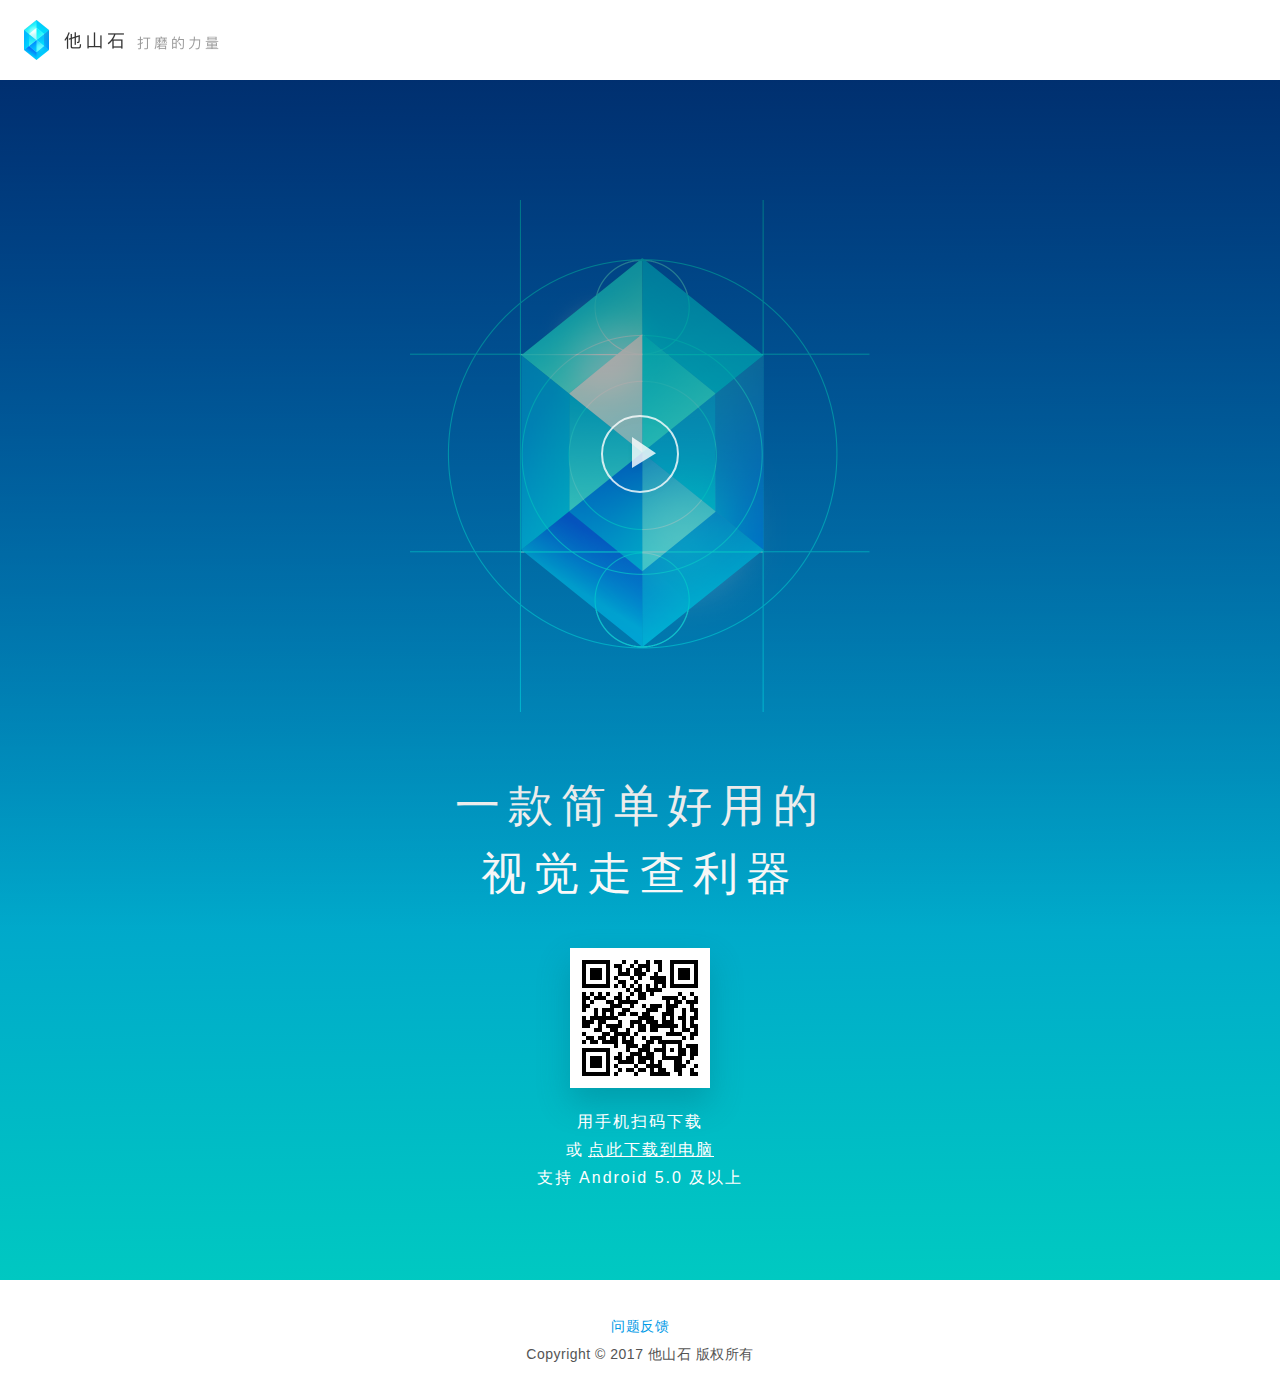
==== index.html @ 7f80d36c "更新了2.0版的二维码及下载地址" ====
<!DOCTYPE html>
<html lang="zh-Hans">

<head>
	<meta charset="utf-8">
    <meta http-equiv="X-UA-Compatible" content="IE=edge">
    <meta name="viewport" content="width=device-width, initial-scale=1">
    <meta name="description" content="他山石">
    <meta name="author" content="faninx">

    <title>他山石 - 打磨的力量</title>
    <link rel="stylesheet" type="text/css" href="./style.css">
    <script type="text/javascript" src="./script.js"></script>

</head>

<body>

	<!-- Modal -->
	<div id="modal">
		<div class="close">
			<a href="#" onclick="closeModal()">
				<img src="./img/close.svg">
			</a>
		</div>
		<div class="video-box">
			<video width="100%" height="100%" loop id="video" playsinline preload="auto">
				<source src="./img/video.mp4" type="video/mp4">
			</video>
		</div>
	</div>

	<!-- Header -->
	<header id="header">
		<div class="top-logo">
			<a id="logo" href="#">
				<img alt="logo" src="./img/logo@2x.png">
			</a>
		</div>
	</header>
	<!-- Main Section -->
	<section id="main">
		<div class="banner-container">
			<div class="play">
				<a href="#" id="play-btn" onclick="playVideo()">
					<img src="./img/play.svg" alt="play">
				</a>
			</div>
			<div class="banner-mask"></div>
			<div class="banner">
				<img src="./img/banner@2x.png" alt="banner">
			</div>
		</div>
		<div class="slogan-container">
			<h2>一款简单好用的视觉走查利器</h2>
		</div>
		<div class="download-container">
			<div class="qrcode">
				<img src="./img/qrcode.png" alt="qrcode">
			</div>
			<div class="download-btn">
				<a href="https://beta.bugly.qq.com/tashanshi" id="downbtn">立即下载</a>
			</div>
			<div class="download-link">
				<p class="tips-pc">用手机扫码下载</p>
				<p class="tips-pc">或<a href="https://beta.bugly.qq.com/tashanshi">点此下载到电脑</a></p>
				<p>支持 Android 5.0 及以上</p>
			</div>
		</div>
	</section>
	<!-- Footer -->
	<footer id="footer">
        <div class="footer-text">
           <p><a href="./feedback.html">问题反馈</a></p>
            <p>Copyright &copy; 2017 他山石 版权所有</p>
        </div>
	</footer>
</body>
---- style.css ----
/*!
 * Copyright 2017 他山石
 */

 html {
 	width: 100%;
 	height: 100%;
 }

 body {
	width: 100%;
	height: 100%;
	font-family: 
    /* 英文 */
    -apple-system, BlinkMacSystemFont, Roboto, "Segoe UI", "Helvetica Neue", Helvetica, Arial, 
    /* 中文 */
    "PingFang SC", "Hiragino Sans GB", "Microsoft YaHei UI", "Microsoft YaHei", sans-serif;
    margin: 0;
 }

/* Header */
#header {
	width: 100%;
	height: 80px;
	background-color: #FFF;
	padding: 20px;
	box-sizing: border-box;
}

.top-logo a img{
	display: block;
	height: 40px;
	width: 200px;
}


/* Main */
#main {
	width: 100%;
	height: 1200px;
	background-image: -webkit-linear-gradient(89deg, #005EE0 0%, #00CAC1 100%);
	background-image: -o-linear-gradient(89deg, #005EE0 0%, #00CAC1 100%);
	background-image: linear-gradient(179deg, #005EE0 0%, #00CAC1 100%);
}

.play {
	position: absolute;
	top: 404px;
	left: 50%;
	margin-left: -50px;
	display:block;
	width: 100px;
	height: 100px;
	z-index: 1;
	opacity: 0.8;
	transition: opacity 0.5s ease;
}

.play:hover {
	opacity: 1;
}

.banner-mask {
	position: absolute;
	width: 100%;
	height: 850px;
	background-image: -webkit-linear-gradient(rgba(0,0,0,0.50) 0%, rgba(0,0,0,0.00) 100%);
	background-image: -o-linear-gradient(rgba(0,0,0,0.50) 0%, rgba(0,0,0,0.00) 100%);
	background-image: linear-gradient(rgba(0,0,0,0.50) 0%, rgba(0,0,0,0.00) 100%);
}

.banner img {
	display: block;
	width: 460px;
	margin: 0 auto;
	padding-top: 120px;
	padding-bottom: 60px;
}

h2 {
	margin: 0 auto;
	font-size: 45px;
	color: #FFFFFF;
	letter-spacing: 8px;
	line-height: 68px;
	width: 380px;
	font-weight: 100;
	text-align: center;
}

.download-container {
	width: 100%;
	padding-top: 40px;
}

.qrcode {
	width: 140px;
	height: 140px;
	margin: 0 auto;
	background-color: #FFF;
	box-shadow: 0 15px 30px 0 rgba(0,96,111,0.30);
}

.qrcode img {
	width: 116px;
	height: 116px;
	padding: 12px;
}

.download-link {
	font-size: 16px;
	color: #FFFFFF;
	letter-spacing: 2px;
	line-height: 28px;
	margin-top: 20px;
	font-weight: 200;
}

.download-link p {
	margin: 0 auto;
	text-align: center;
}

.download-link p a, .download-link p a:link, .download-link p a:visited, .download-link p a:hover, .download-link p a:active {
	color: #FFF;
	padding-left: 4px;
}

.download-btn {
	display: none;
}

/* Video */
#modal {
	position: fixed;
	width: 100%;
	height: 100%;
	z-index: 2;
	background-color: rgba(0,0,0,0.6);
	align-items: center;
	justify-content: center;
	display: none;
}

.video-box {
	width: 374px;
	height: 680px;
	background: url(./img/device.svg) no-repeat;
	background-size: 100% 100%;
	box-shadow: 0 24px 48px 0 rgba(0,96,111,0.30);
}

#video {
	width: 360px;
	height: 600px;
	margin: 26px 7px 0 7px;
}

.close {
	position: fixed;
    right: 60px;
    top: 140px;
    opacity: 0.6;
}

.close:hover {
	opacity: 1;
}

.close a img {
	display: block;
	width: 60px;
	height: 60px;
}

/* Footer */
#footer {
	width: 100%;
	background-color: #FFF;
	height: 120px;
}

.footer-text {
	padding: 32px 0;
	font-size: 14px;
	line-height: 28px;
	color: #545454;
	letter-spacing: 0.5px;
	text-align: center;
}

.footer-text p {
	margin: 0 auto;
}

.footer-text p a {
    color: #009AE6;
    text-decoration: none;
}

/* Feedback Page */

.fb-box {
	widows: 100%;
	height: 100%;
	background: #F5F6F7;
	text-align: center;
	margin: auto;
}

.feedback {
	background: #FFF;
	border: 1px solid #EBEBEB;
	border-radius: 4px;
	box-shadow: 0 2px 4px 0 rgba(0,0,0,0.10), 0 6px 12px 0 rgba(0,0,0,0.10);
	width: 640px;
	height: 480px;
	margin-top: -240px;
	margin-left: -320px;
	position: absolute;
	top: 50%;
	left: 50%;
}

/* Mobile */

@media (max-width: 640px) {
	/* Header */
	#header {
		height: 60px;
		padding: 10px 16px;
	}
	
	/* Main */
	#main {
		height: 580px;
	}
	.banner-mask {
		height: 400px;
	}

	.banner img {
		width: 200px;
		padding-top: 60px;
		padding-bottom: 20px;
	}

	h2 {
		font-size: 24px;
		letter-spacing: 4px;
		line-height: 40px;
		width: 220px;
	}

	.play {
		top: 201px;
		left: 50%;
		margin-left: -30px;
		opacity: 1;
	}

	.play a img {
		width: 60px;
		height: 60px;
	}
	
	.qrcode {
		display: none;
	}
	
	.tips-pc {
		display: none;
	}

	.download-btn {
		display: block;
		background-image: linear-gradient(-180deg, #FFFFFF 0%, #E8F6F6 100%);
		box-shadow: 0 10px 10px 0 rgba(0,96,111,0.30);
		border-radius: 2px;
		width: 260px;
		height: 48px;
		margin: 0 auto;
	}

	#downbtn {
		display: block;
		text-decoration: none;
		text-align: center;
		color: #404040;
		font-size: 17px;
		letter-spacing: 2px;
		line-height: 28px;
		margin: 0 auto;
		padding: 10px 0;
	}

	.download-link {
		font-size: 13px;
		letter-spacing: 2px;
		line-height: 20px;
		opacity: 0.8;
		font-weight: normal;
	}

	#footer {
		height: 80px;
	}

	.footer-text {
		padding: 16px 0;
		font-size: 13px;
		line-height: 24px;
	}

	/* Video */
	.video-box {
		width: 220px;
		height: 400px;
	}

	#video {
		width: 210px;
		height: 350px;
		margin: 16px 5px 0 5px;
	}

	.close {
	    right: 20px;
	    top: 80px;
	}

	.close a img {
		width: 40px;
		height: 40px;
	}

	/* Feedback Page */
	.fb-box {
		widows: 100%;
		height: 100%;
		background: #F5F6F7;
		text-align: center;
		margin: auto;
	}
	
	.feedback {
		border: none;
		box-shadow: none;
		width: 100%;
		height: 100%;
		margin: 0;
		position: absolute;
		top: 0;
		left: 0;
	}

}
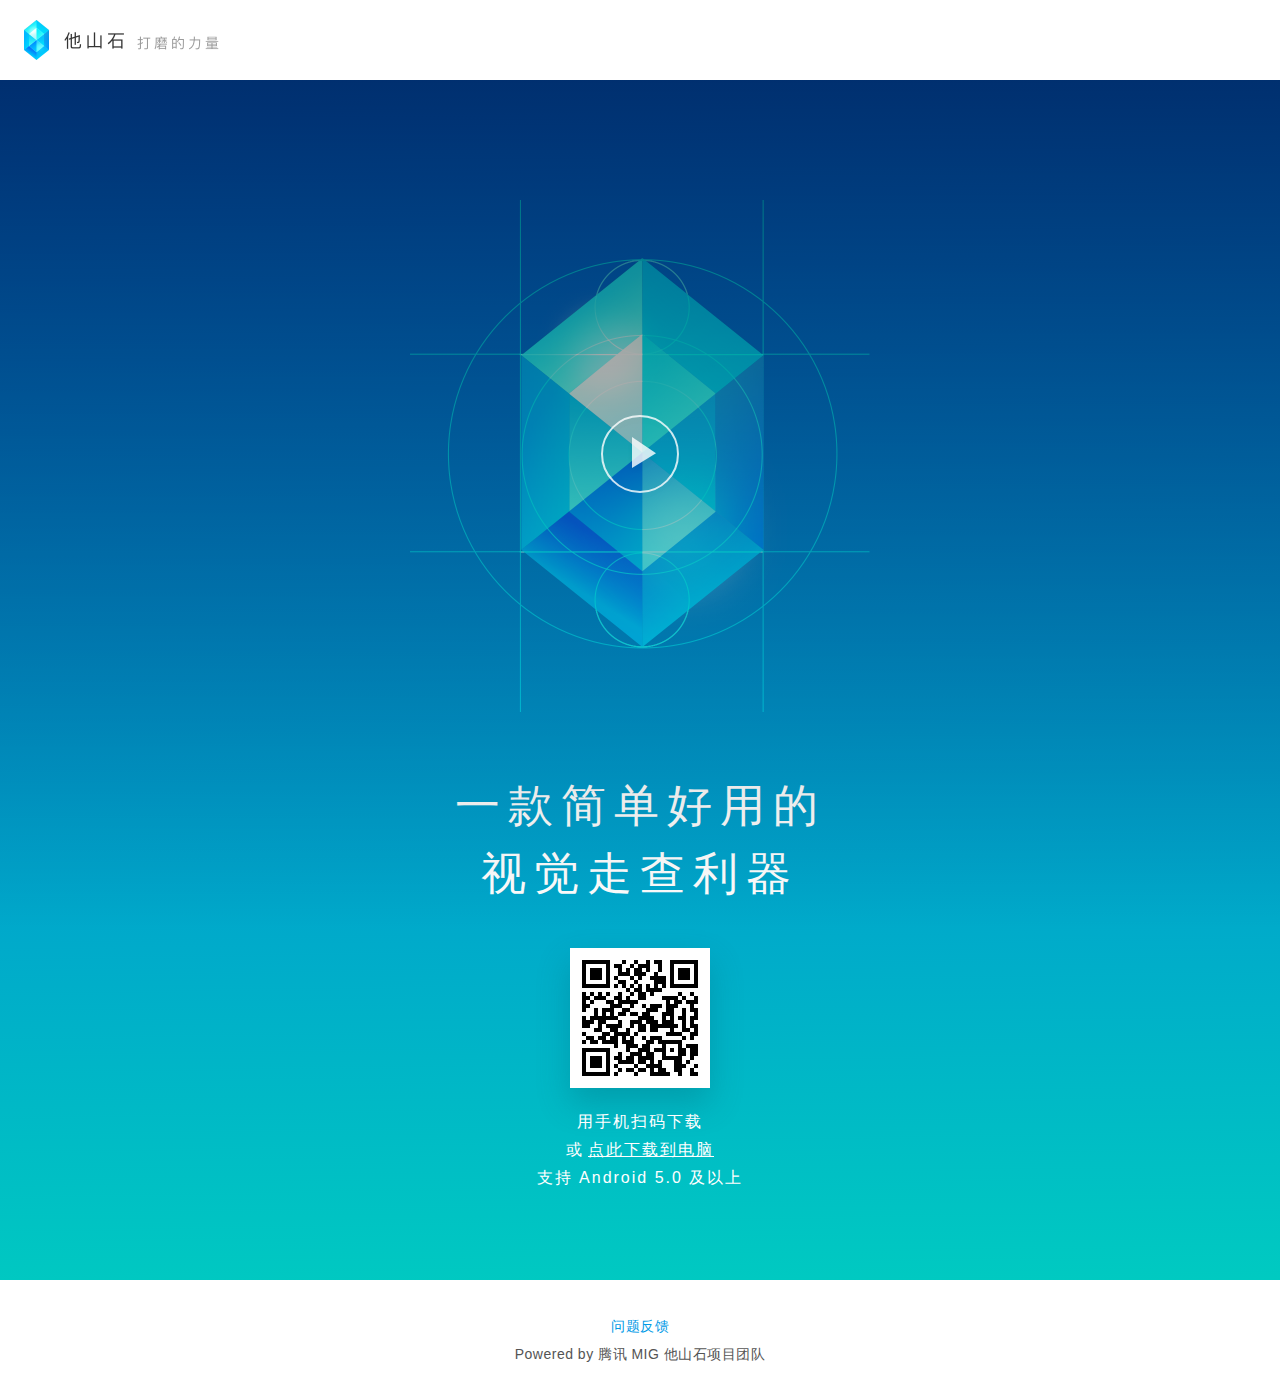
==== commit 83d91778: "添加了关键词/修改了版权信息" ====
--- a/index.html
+++ b/index.html
@@ -7,6 +7,8 @@
     <meta name="viewport" content="width=device-width, initial-scale=1">
     <meta name="description" content="他山石">
     <meta name="author" content="faninx">
+    <meta name="keywords" content="他山石 走查 设计工具 视觉走查 视觉还原 开发还原 界面测试 界面高保真 界面还原 界面走查 设计走查 设计还原" />
+    <meta name="description" content="他山石-一款简单好用的视觉走查利器" />	
 
     <title>他山石 - 打磨的力量</title>
     <link rel="stylesheet" type="text/css" href="./style.css">
@@ -72,7 +74,7 @@
 	<footer id="footer">
         <div class="footer-text">
            <p><a href="./feedback.html">问题反馈</a></p>
-            <p>Copyright &copy; 2017 他山石 版权所有</p>
+            <p>Powered by 腾讯 MIG 他山石项目团队</p>
         </div>
 	</footer>
 </body>
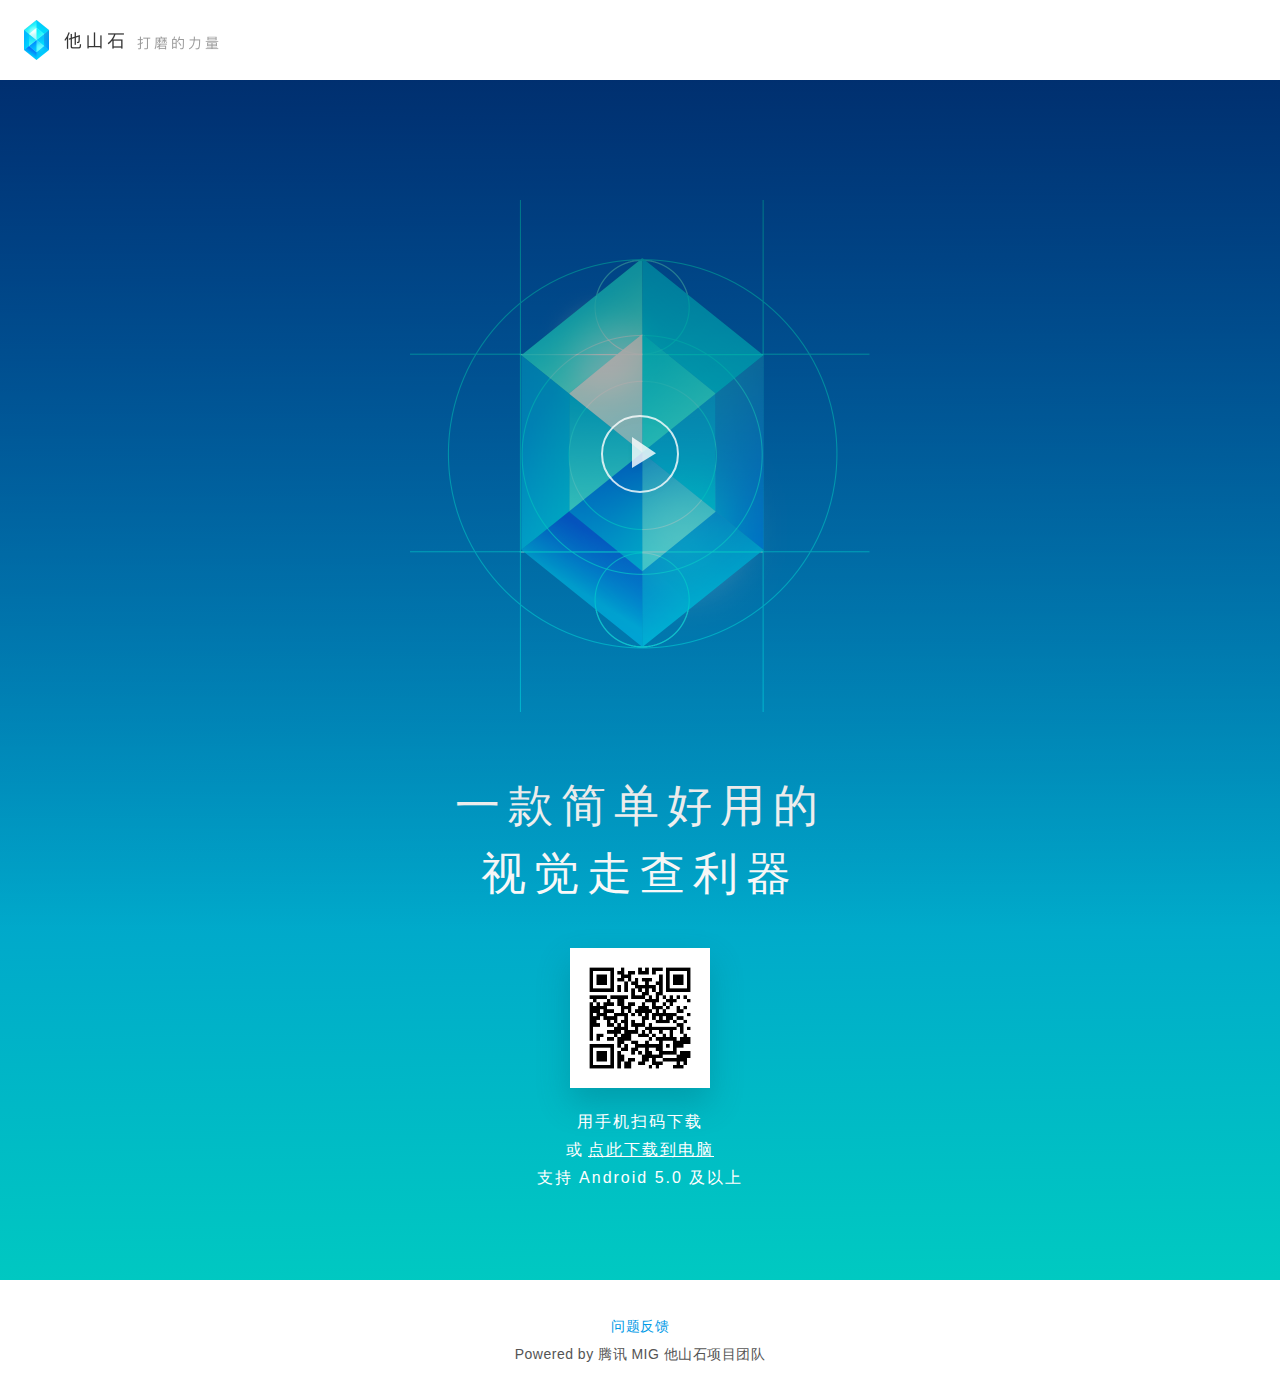
==== commit 2a3d99e4: "临时更新为直接在网站下载安装包" ====
--- a/index.html
+++ b/index.html
@@ -5,14 +5,13 @@
 	<meta charset="utf-8">
     <meta http-equiv="X-UA-Compatible" content="IE=edge">
     <meta name="viewport" content="width=device-width, initial-scale=1">
-    <meta name="description" content="他山石">
+    <meta name="description" content="他山石 - 一款简单好用的视觉走查利器">
     <meta name="author" content="faninx">
     <meta name="keywords" content="他山石 走查 设计工具 视觉走查 视觉还原 开发还原 界面测试 界面高保真 界面还原 界面走查 设计走查 设计还原" />
-    <meta name="description" content="他山石-一款简单好用的视觉走查利器" />	
-
     <title>他山石 - 打磨的力量</title>
     <link rel="stylesheet" type="text/css" href="./style.css">
     <script type="text/javascript" src="./script.js"></script>
+    <link href="favicon.ico" rel="shortcut icon" type="image/x-icon" />
 
 </head>
 
@@ -58,14 +57,14 @@
 		</div>
 		<div class="download-container">
 			<div class="qrcode">
-				<img src="./img/qrcode.png" alt="qrcode">
+				<img src="./img/qrcode_direct.png" alt="qrcode">
 			</div>
 			<div class="download-btn">
-				<a href="https://beta.bugly.qq.com/tashanshi" id="downbtn">立即下载</a>
+				<a href="./tashanshi_latest.apk" id="downbtn">立即下载</a>
 			</div>
 			<div class="download-link">
 				<p class="tips-pc">用手机扫码下载</p>
-				<p class="tips-pc">或<a href="https://beta.bugly.qq.com/tashanshi">点此下载到电脑</a></p>
+				<p class="tips-pc">或<a href="./tashanshi_latest.apk">点此下载到电脑</a></p>
 				<p>支持 Android 5.0 及以上</p>
 			</div>
 		</div>
@@ -73,7 +72,7 @@
 	<!-- Footer -->
 	<footer id="footer">
         <div class="footer-text">
-           <p><a href="./feedback.html">问题反馈</a></p>
+           <p><a href="./feedback">问题反馈</a></p>
             <p>Powered by 腾讯 MIG 他山石项目团队</p>
         </div>
 	</footer>
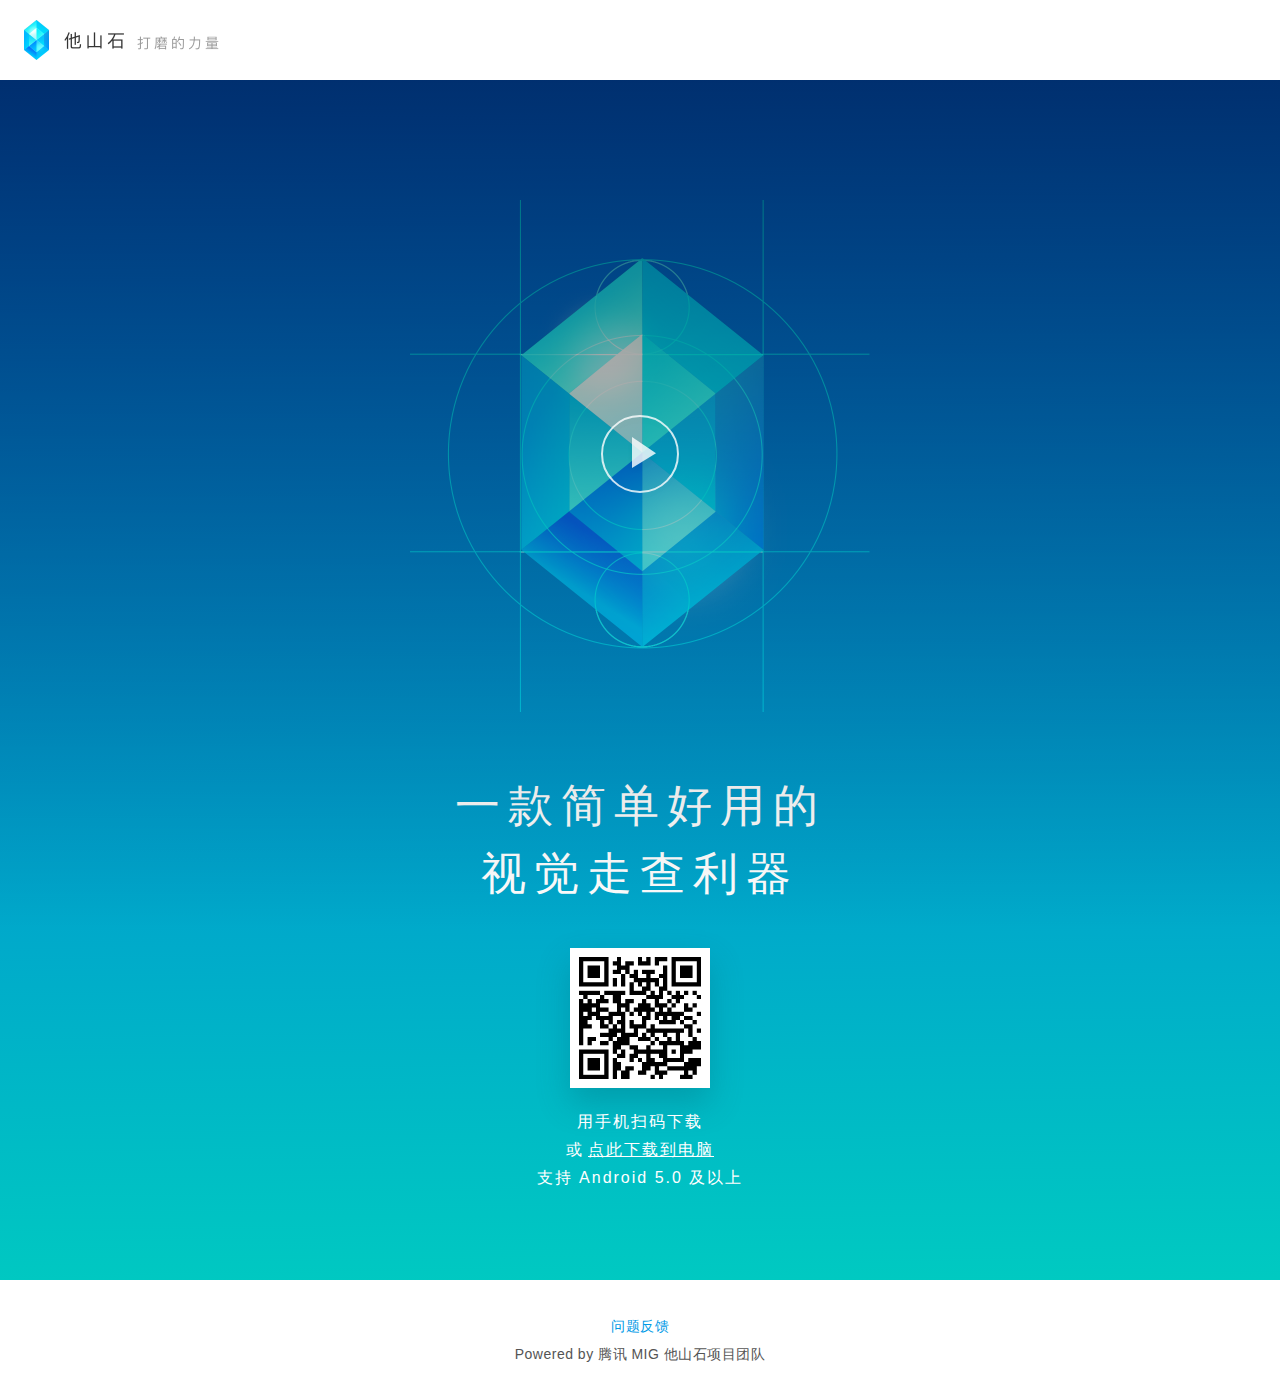
==== commit 206955fc: "添加了 Google 追踪代码" ====
--- a/index.html
+++ b/index.html
@@ -12,7 +12,15 @@
     <link rel="stylesheet" type="text/css" href="./style.css">
     <script type="text/javascript" src="./script.js"></script>
     <link href="favicon.ico" rel="shortcut icon" type="image/x-icon" />
+    <!-- Global site tag (gtag.js) - Google Analytics -->
+    <script async src="https://www.googletagmanager.com/gtag/js?id=UA-119016899-1"></script>
+    <script>
+      window.dataLayer = window.dataLayer || [];
+      function gtag(){dataLayer.push(arguments);}
+      gtag('js', new Date());
 
+      gtag('config', 'UA-119016899-1');
+    </script>
 </head>
 
 <body>
@@ -77,3 +85,5 @@
         </div>
 	</footer>
 </body>
+
+
--- a/style.css
+++ b/style.css
@@ -102,9 +102,8 @@
 }
 
 .qrcode img {
-	width: 116px;
-	height: 116px;
-	padding: 12px;
+	width: 100%;
+	height: 100%;
 }
 
 .download-link {
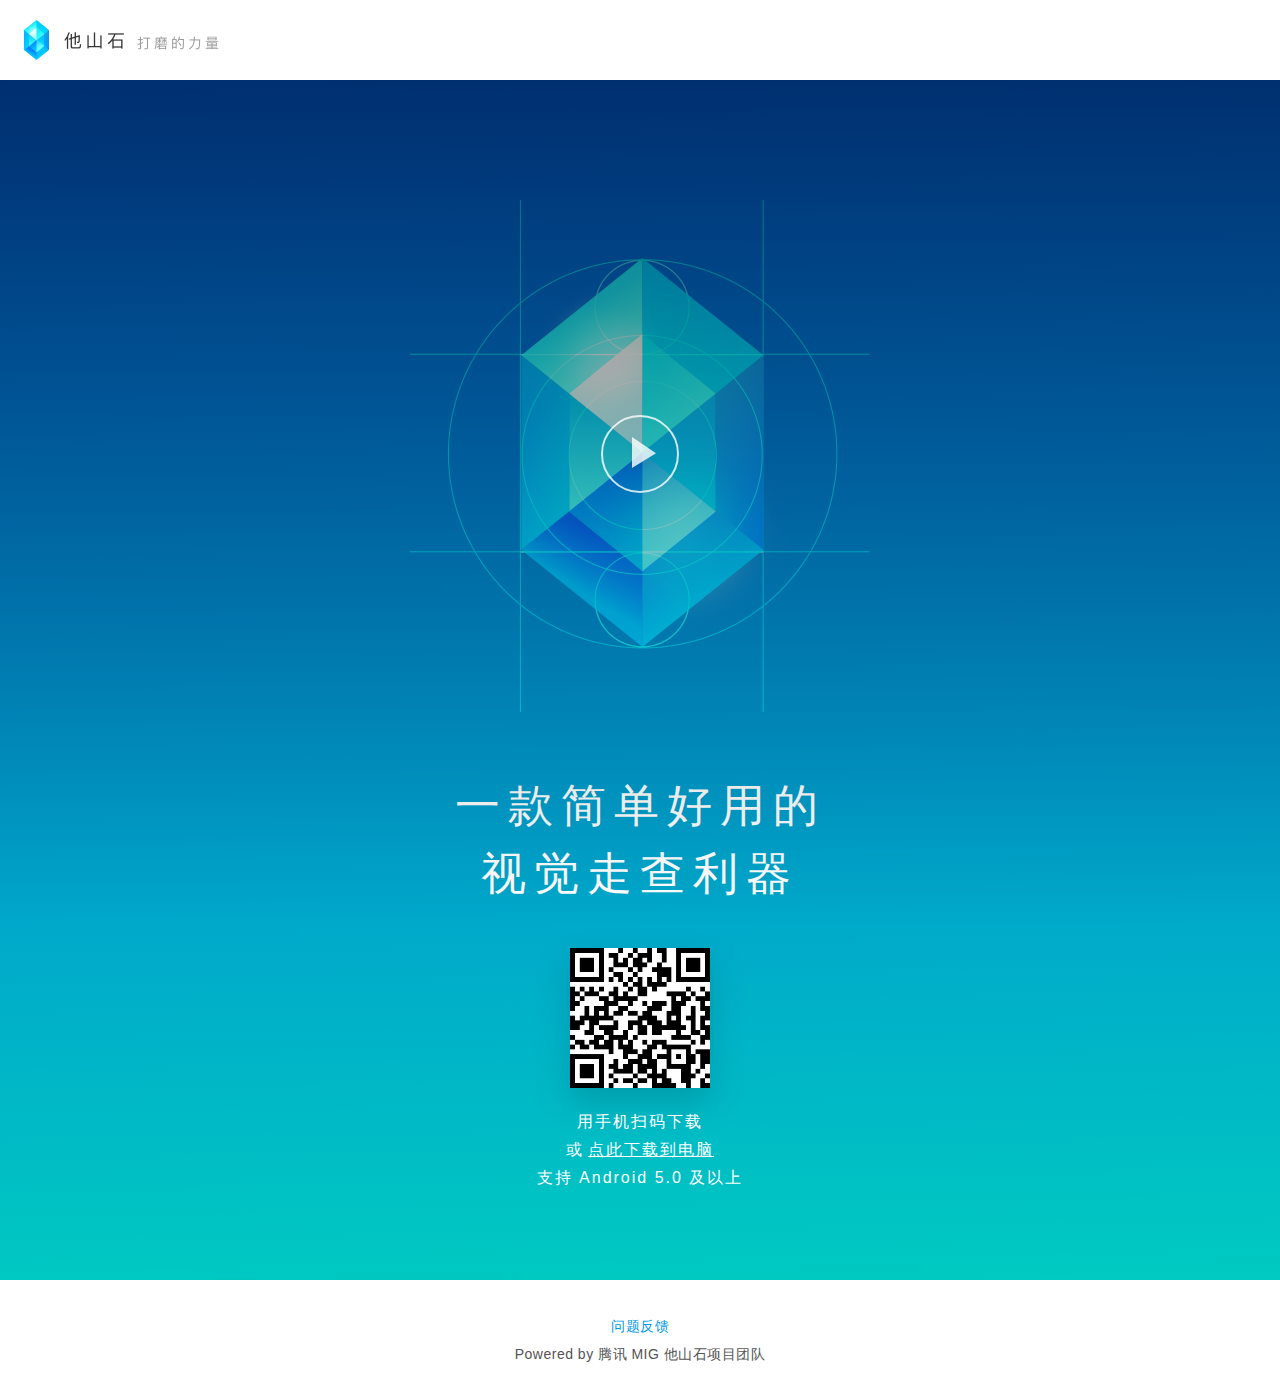
==== commit 87fb1d03: "Revert "临时更新为直接在网站下载安装包"" ====
--- a/index.html
+++ b/index.html
@@ -65,14 +65,14 @@
 		</div>
 		<div class="download-container">
 			<div class="qrcode">
-				<img src="./img/qrcode_direct.png" alt="qrcode">
+				<img src="./img/qrcode.png" alt="qrcode">
 			</div>
 			<div class="download-btn">
-				<a href="./tashanshi_latest.apk" id="downbtn">立即下载</a>
+				<a href="https://beta.bugly.qq.com/tashanshi" id="downbtn">立即下载</a>
 			</div>
 			<div class="download-link">
 				<p class="tips-pc">用手机扫码下载</p>
-				<p class="tips-pc">或<a href="./tashanshi_latest.apk">点此下载到电脑</a></p>
+				<p class="tips-pc">或<a href="https://beta.bugly.qq.com/tashanshi">点此下载到电脑</a></p>
 				<p>支持 Android 5.0 及以上</p>
 			</div>
 		</div>
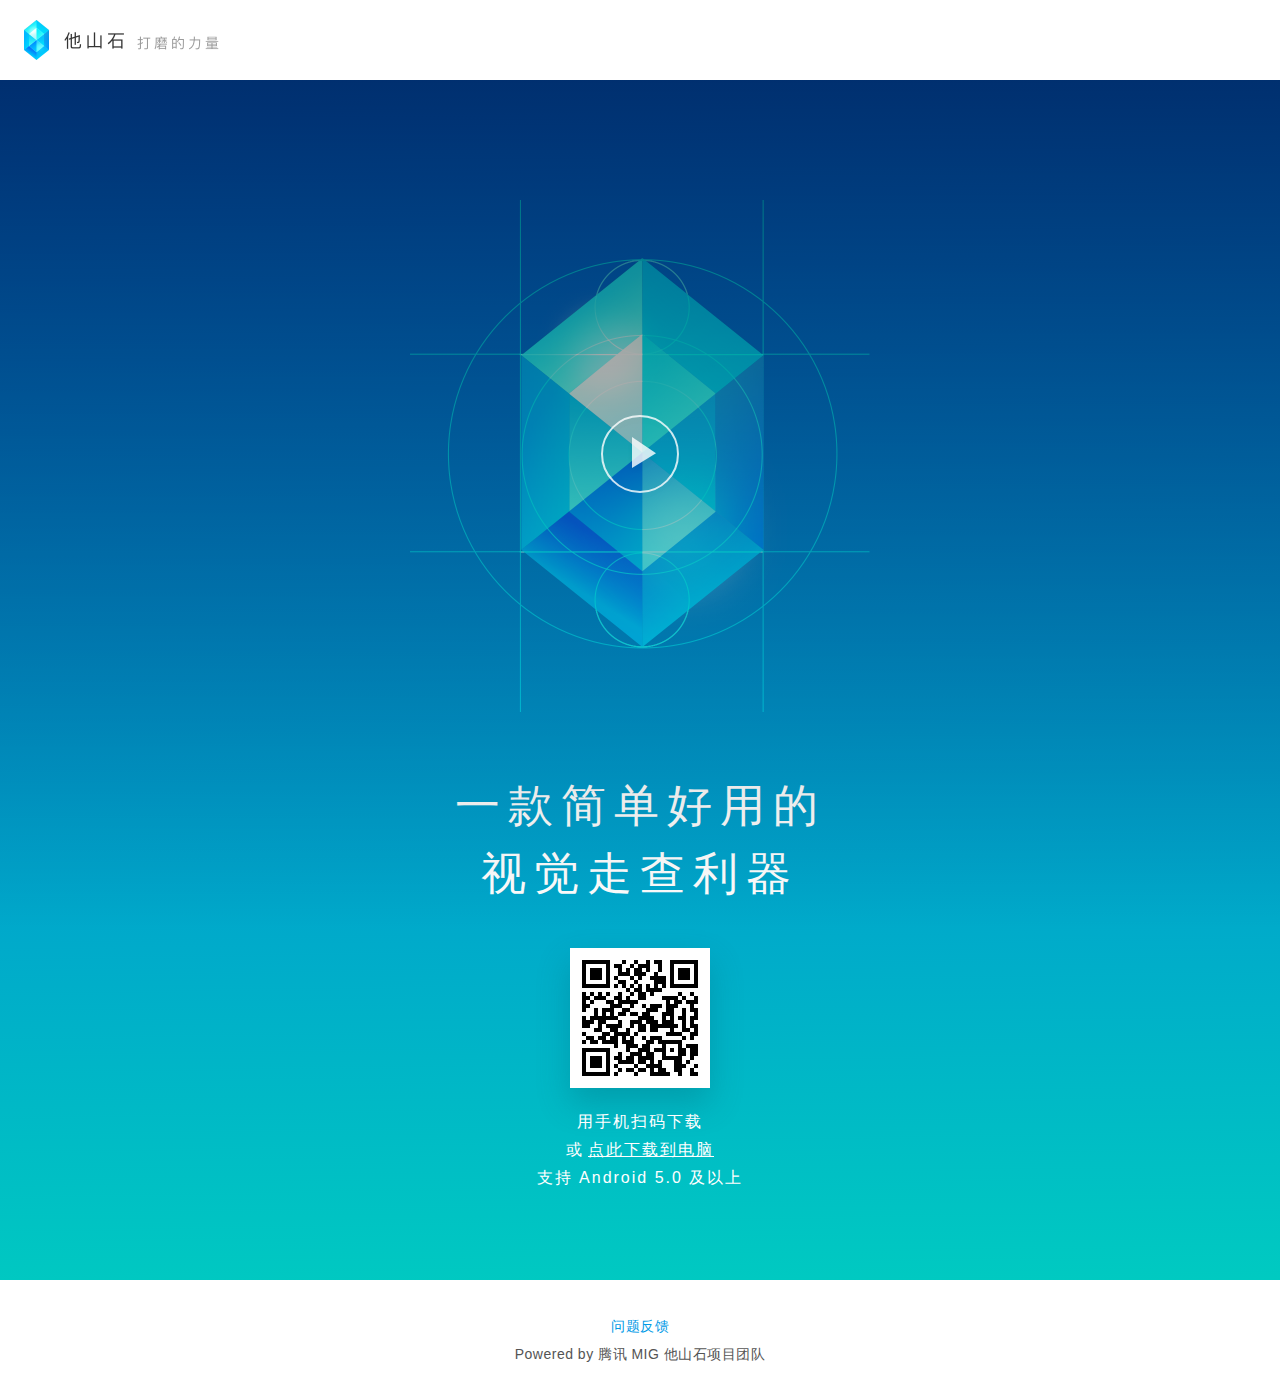
==== commit 21e9f8cc: "更新了一下描述和 Title" ====
--- a/index.html
+++ b/index.html
@@ -5,10 +5,10 @@
 	<meta charset="utf-8">
     <meta http-equiv="X-UA-Compatible" content="IE=edge">
     <meta name="viewport" content="width=device-width, initial-scale=1">
-    <meta name="description" content="他山石 - 一款简单好用的视觉走查利器">
+    <meta name="description" content="他山石 App - 一款简单好用的视觉走查利器">
     <meta name="author" content="faninx">
     <meta name="keywords" content="他山石 走查 设计工具 视觉走查 视觉还原 开发还原 界面测试 界面高保真 界面还原 界面走查 设计走查 设计还原" />
-    <title>他山石 - 打磨的力量</title>
+    <title>他山石 - Android 设计走查利器</title>
     <link rel="stylesheet" type="text/css" href="./style.css">
     <script type="text/javascript" src="./script.js"></script>
     <link href="favicon.ico" rel="shortcut icon" type="image/x-icon" />
--- a/style.css
+++ b/style.css
@@ -102,8 +102,9 @@
 }
 
 .qrcode img {
-	width: 100%;
-	height: 100%;
+	width: 116px;
+	height: 116px;
+    padding: 12px;
 }
 
 .download-link {
